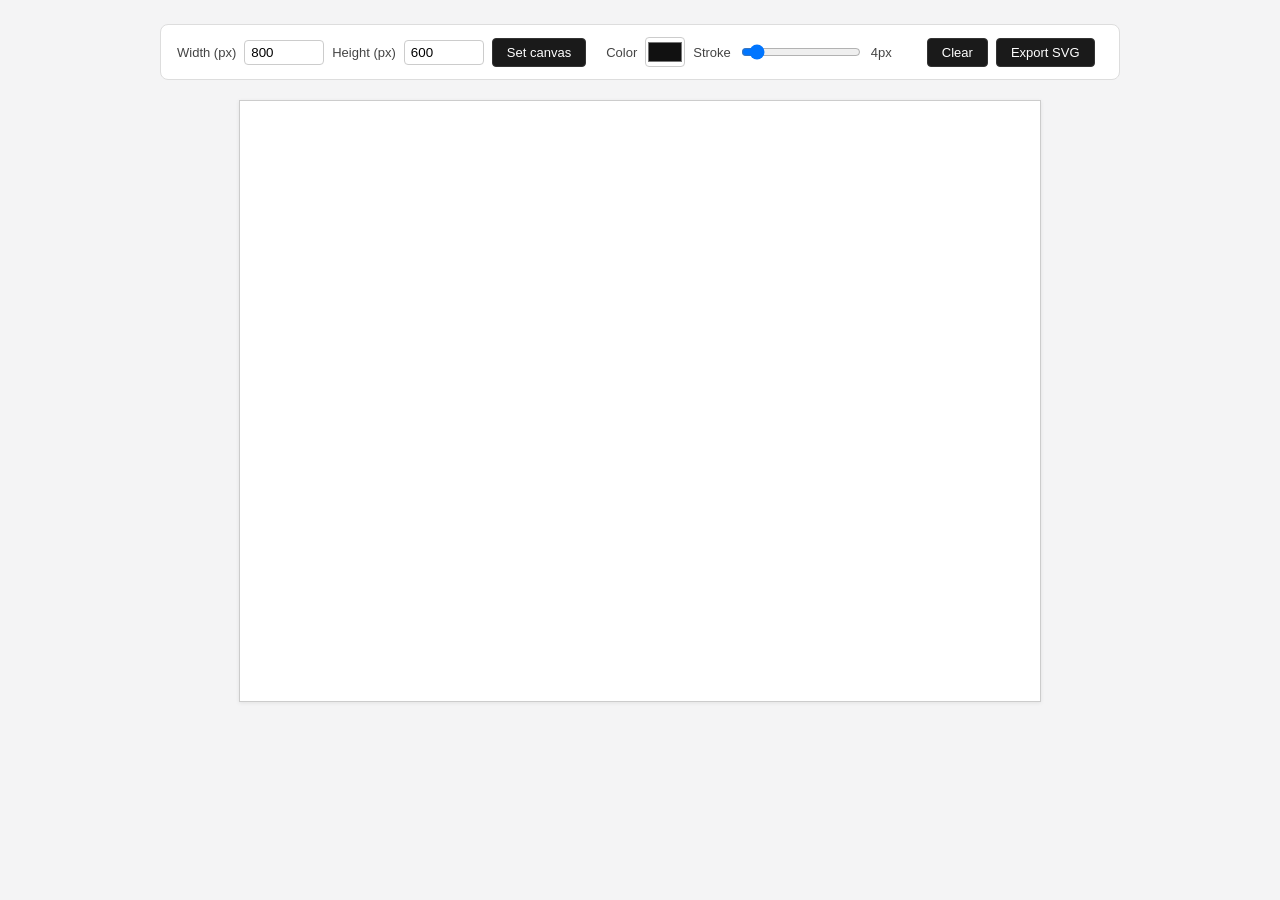
==== index.html @ e8456c2f "Add SVG drawing app: pixel-sized canvas, freehand color drawing, SVG export Strokes are drawn direct" ====
<!DOCTYPE html>
<html lang="en">
<head>
<meta charset="UTF-8">
<meta name="viewport" content="width=device-width, initial-scale=1.0">
<title>Draw SVG</title>
<link rel="stylesheet" href="style.css">
</head>
<body>
<div class="toolbar">
  <div class="group">
    <label for="width">Width (px)</label>
    <input type="number" id="width" min="50" max="4000" value="800">
    <label for="height">Height (px)</label>
    <input type="number" id="height" min="50" max="4000" value="600">
    <button id="resize">Set canvas</button>
  </div>
  <div class="group">
    <label for="color">Color</label>
    <input type="color" id="color" value="#111111">
    <label for="stroke">Stroke</label>
    <input type="range" id="stroke" min="1" max="40" value="4">
    <span id="strokeValue">4px</span>
  </div>
  <div class="group">
    <button id="clear">Clear</button>
    <button id="export">Export SVG</button>
  </div>
</div>

<div id="canvasWrap">
  <svg id="canvas" xmlns="http://www.w3.org/2000/svg" width="800" height="600" viewBox="0 0 800 600"></svg>
</div>

<script src="script.js"></script>
</body>
</html>
---- style.css ----
* {
  box-sizing: border-box;
}

body {
  margin: 0;
  font-family: -apple-system, BlinkMacSystemFont, "Segoe UI", Helvetica, Arial, sans-serif;
  background: #f4f4f5;
  color: #1a1a1a;
  display: flex;
  flex-direction: column;
  align-items: center;
  min-height: 100vh;
  padding: 24px 16px;
}

.toolbar {
  display: flex;
  flex-wrap: wrap;
  gap: 20px;
  align-items: center;
  background: #ffffff;
  border: 1px solid #ddd;
  border-radius: 8px;
  padding: 12px 16px;
  margin-bottom: 20px;
  max-width: 960px;
  width: 100%;
}

.group {
  display: flex;
  align-items: center;
  gap: 8px;
  flex-wrap: wrap;
}

label {
  font-size: 13px;
  color: #444;
}

input[type="number"] {
  width: 80px;
  padding: 4px 6px;
  border: 1px solid #ccc;
  border-radius: 4px;
}

input[type="color"] {
  width: 40px;
  height: 30px;
  border: 1px solid #ccc;
  border-radius: 4px;
  padding: 0;
  background: none;
}

input[type="range"] {
  width: 120px;
}

#strokeValue {
  font-size: 13px;
  color: #444;
  width: 36px;
}

button {
  padding: 6px 14px;
  border: 1px solid #333;
  border-radius: 4px;
  background: #1a1a1a;
  color: #fff;
  font-size: 13px;
  cursor: pointer;
}

button:hover {
  background: #333;
}

#canvasWrap {
  border: 1px solid #ccc;
  background: #fff;
  box-shadow: 0 1px 4px rgba(0, 0, 0, 0.08);
  max-width: 100%;
  overflow: auto;
}

#canvas {
  display: block;
  touch-action: none;
  cursor: crosshair;
}
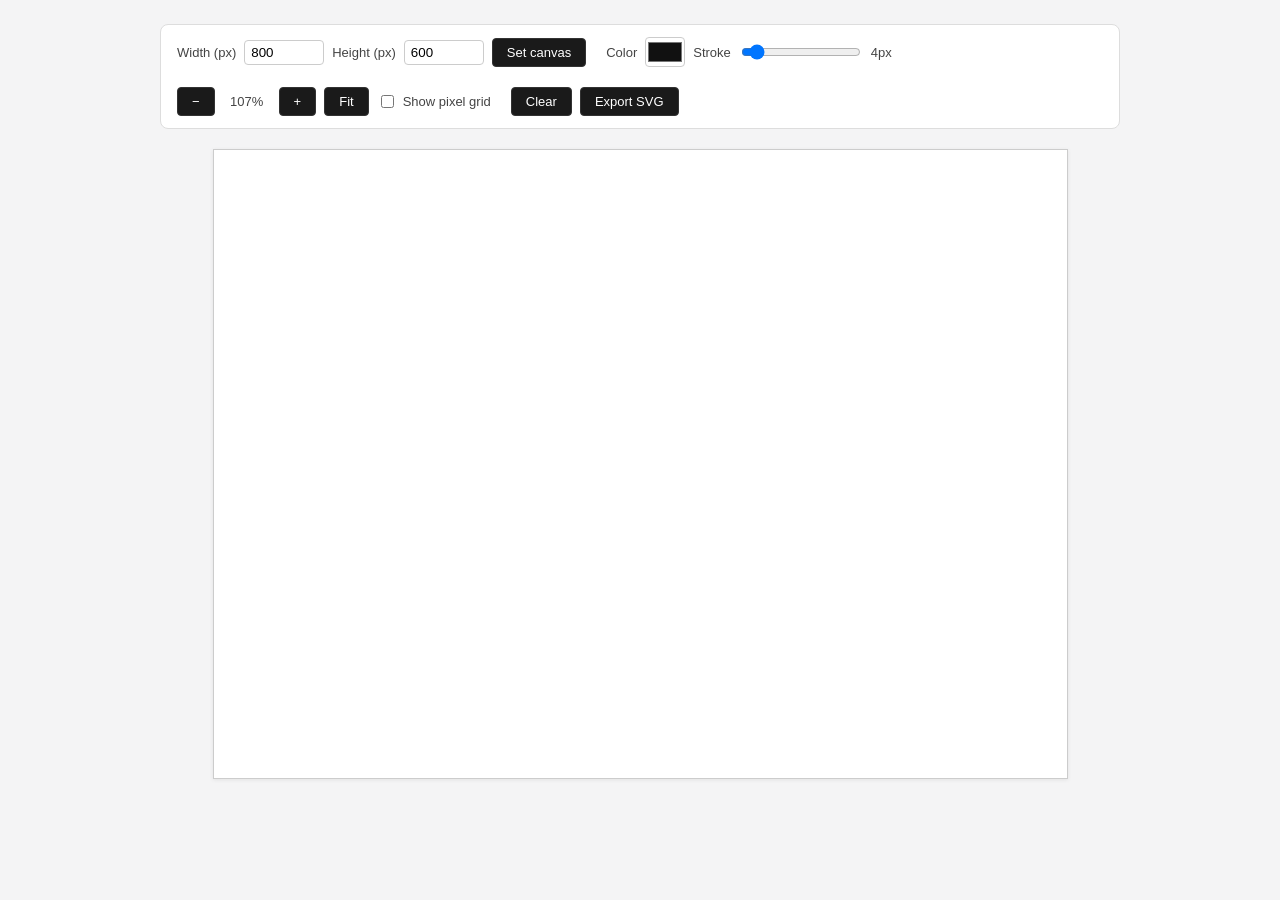
==== commit 993aca70: "Add zoom controls, auto-fit canvas sizing, and a toggleable pixel grid The canvas's true pixel size " ====
--- a/index.html
+++ b/index.html
@@ -23,13 +23,27 @@
     <span id="strokeValue">4px</span>
   </div>
   <div class="group">
+    <button id="zoomOut" aria-label="Zoom out">&minus;</button>
+    <span id="zoomValue">100%</span>
+    <button id="zoomIn" aria-label="Zoom in">+</button>
+    <button id="zoomFit">Fit</button>
+    <label class="checkbox"><input type="checkbox" id="gridToggle"> Show pixel grid</label>
+  </div>
+  <div class="group">
     <button id="clear">Clear</button>
     <button id="export">Export SVG</button>
   </div>
 </div>
 
 <div id="canvasWrap">
-  <svg id="canvas" xmlns="http://www.w3.org/2000/svg" width="800" height="600" viewBox="0 0 800 600"></svg>
+  <svg id="canvas" xmlns="http://www.w3.org/2000/svg" width="800" height="600" viewBox="0 0 800 600">
+    <defs>
+      <pattern id="pixelGrid" width="1" height="1" patternUnits="userSpaceOnUse">
+        <path d="M 1 0 L 0 0 0 1" fill="none" stroke="#3a3a3a" stroke-opacity="0.22" stroke-width="0.07"></path>
+      </pattern>
+    </defs>
+    <rect id="gridOverlay" x="0" y="0" width="100%" height="100%" fill="url(#pixelGrid)" pointer-events="none" style="display: none;"></rect>
+  </svg>
 </div>
 
 <script src="script.js"></script>
--- a/style.css
+++ b/style.css
@@ -66,6 +66,19 @@
   width: 36px;
 }
 
+#zoomValue {
+  font-size: 13px;
+  color: #444;
+  width: 48px;
+  text-align: center;
+}
+
+.checkbox {
+  display: flex;
+  align-items: center;
+  gap: 6px;
+}
+
 button {
   padding: 6px 14px;
   border: 1px solid #333;
@@ -84,8 +97,10 @@
   border: 1px solid #ccc;
   background: #fff;
   box-shadow: 0 1px 4px rgba(0, 0, 0, 0.08);
-  max-width: 100%;
+  max-width: min(1100px, 92vw);
+  max-height: 70vh;
   overflow: auto;
+  display: flex;
 }
 
 #canvas {
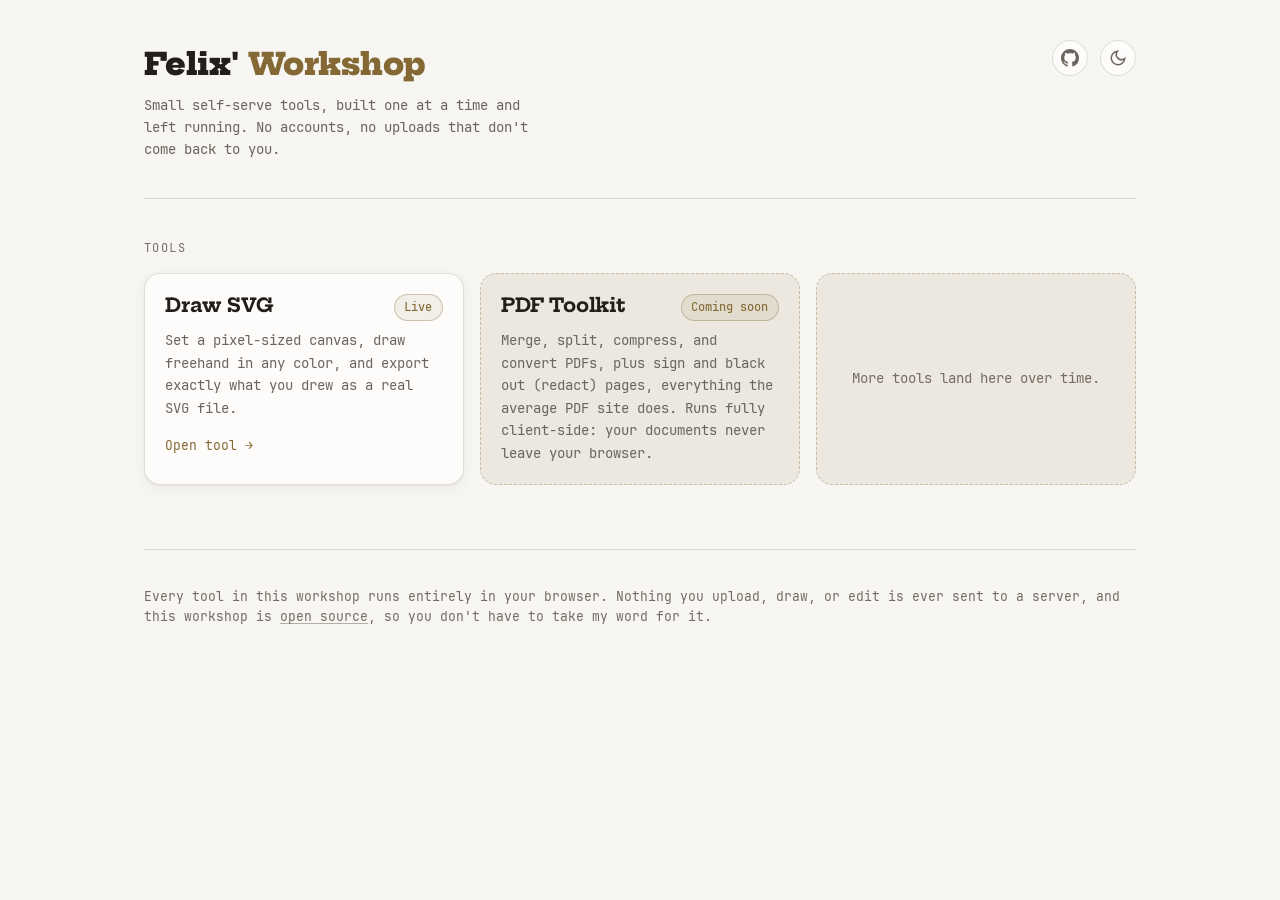
==== commit f66ce0e4: "Turn into Felix' Workshop: multi-tool hub with neo-retro design language Restructures the repo aroun" ====
--- a/index.html
+++ b/index.html
@@ -3,49 +3,122 @@
 <head>
 <meta charset="UTF-8">
 <meta name="viewport" content="width=device-width, initial-scale=1.0">
-<title>Draw SVG</title>
-<link rel="stylesheet" href="style.css">
+<title>Felix' Workshop</title>
+<meta name="description" content="Small self-serve tools, built one at a time. Everything runs in your browser — nothing you upload ever leaves it.">
+<link rel="icon" type="image/svg+xml" href="assets/favicon.svg">
+<script src="assets/theme.js"></script>
+<link rel="stylesheet" href="assets/tokens.css">
+<link rel="stylesheet" href="assets/base.css">
+<style>
+  .tools {
+    display: grid;
+    gap: 1rem;
+    grid-template-columns: repeat(auto-fit, minmax(260px, 1fr));
+  }
+  .tool-card {
+    text-decoration: none;
+    color: inherit;
+    display: block;
+    transition: box-shadow 0.2s var(--ease), transform 0.2s var(--ease);
+  }
+  a.tool-card:hover {
+    box-shadow: var(--shadow-2);
+    transform: translateY(-2px);
+  }
+  .tool-card .tool-head {
+    display: flex;
+    justify-content: space-between;
+    align-items: flex-start;
+    gap: 0.75rem;
+    margin-bottom: 0.5rem;
+  }
+  .tool-card h3 {
+    margin: 0;
+    font-size: 1.2rem;
+  }
+  .tool-card p {
+    margin: 0;
+    font-size: 0.88rem;
+    color: var(--muted);
+  }
+  .tool-card .open {
+    display: block;
+    margin-top: 1rem;
+    font-size: 0.82rem;
+    color: var(--accent);
+  }
+  .more-soon {
+    display: flex;
+    align-items: center;
+    justify-content: center;
+    text-align: center;
+    color: var(--faint);
+    font-size: 0.85rem;
+    min-height: 100%;
+  }
+</style>
 </head>
 <body>
-<div class="toolbar">
-  <div class="group">
-    <label for="width">Width (px)</label>
-    <input type="number" id="width" min="50" max="4000" value="800">
-    <label for="height">Height (px)</label>
-    <input type="number" id="height" min="50" max="4000" value="600">
-    <button id="resize">Set canvas</button>
-  </div>
-  <div class="group">
-    <label for="color">Color</label>
-    <input type="color" id="color" value="#111111">
-    <label for="stroke">Stroke</label>
-    <input type="range" id="stroke" min="1" max="40" value="4">
-    <span id="strokeValue">4px</span>
-  </div>
-  <div class="group">
-    <button id="zoomOut" aria-label="Zoom out">&minus;</button>
-    <span id="zoomValue">100%</span>
-    <button id="zoomIn" aria-label="Zoom in">+</button>
-    <button id="zoomFit">Fit</button>
-    <label class="checkbox"><input type="checkbox" id="gridToggle"> Show pixel grid</label>
-  </div>
-  <div class="group">
-    <button id="clear">Clear</button>
-    <button id="export">Export SVG</button>
-  </div>
+<div class="wrap">
+  <header>
+    <div>
+      <a class="wordmark" href="./">Felix' <span class="accent">Workshop</span></a>
+      <p class="tagline">Small self-serve tools, built one at a time and left running. No accounts, no uploads that don't come back to you.</p>
+    </div>
+    <div class="row" style="flex-shrink: 0">
+      <a
+        class="icon-btn"
+        href="https://github.com/felixubl/workshop"
+        target="_blank"
+        rel="noopener"
+        aria-label="GitHub"
+        title="View source on GitHub"
+      >
+        <svg viewBox="0 0 16 16" fill="currentColor" aria-hidden="true">
+          <path fill-rule="evenodd" d="M8 0C3.58 0 0 3.58 0 8c0 3.54 2.29 6.53 5.47 7.59.4.07.55-.17.55-.38 0-.19-.01-.82-.01-1.49-2.01.37-2.53-.49-2.69-.94-.09-.23-.48-.94-.82-1.13-.28-.15-.68-.52-.01-.53.63-.01 1.08.58 1.23.82.72 1.21 1.87.87 2.33.66.07-.52.28-.87.51-1.07-1.78-.2-3.64-.89-3.64-3.95 0-.87.31-1.59.82-2.15-.08-.2-.36-1.02.08-2.12 0 0 .67-.21 2.2.82.64-.18 1.32-.27 2-.27.68 0 1.36.09 2 .27 1.53-1.04 2.2-.82 2.2-.82.44 1.1.16 1.92.08 2.12.51.56.82 1.27.82 2.15 0 3.07-1.87 3.75-3.65 3.95.29.25.54.73.54 1.48 0 1.07-.01 1.93-.01 2.2 0 .21.15.46.55.38A8.013 8.013 0 0 0 16 8c0-4.42-3.58-8-8-8Z"/>
+        </svg>
+      </a>
+      <button class="icon-btn" type="button" data-theme-toggle aria-label="Toggle theme" title="Toggle theme">
+        <svg class="theme-moon" viewBox="0 0 24 24" fill="none" stroke="currentColor" stroke-width="2" aria-hidden="true">
+          <path d="M21 12.8A9 9 0 1 1 11.2 3a7 7 0 0 0 9.8 9.8Z"/>
+        </svg>
+        <svg class="theme-sun" viewBox="0 0 24 24" fill="none" stroke="currentColor" stroke-width="2" aria-hidden="true">
+          <circle cx="12" cy="12" r="4"/>
+          <path d="M12 2v2M12 20v2M2 12h2M20 12h2M5 5l1.5 1.5M17.5 17.5 19 19M19 5l-1.5 1.5M6.5 17.5 5 19"/>
+        </svg>
+      </button>
+    </div>
+  </header>
+
+  <section>
+    <p class="section-label">Tools</p>
+    <div class="tools">
+      <a class="card tool-card" href="draw-svg/">
+        <div class="tool-head">
+          <h3 class="font-slab">Draw SVG</h3>
+          <span class="badge">Live</span>
+        </div>
+        <p>Set a pixel-sized canvas, draw freehand in any color, and export exactly what you drew as a real SVG file.</p>
+        <span class="open">Open tool &rarr;</span>
+      </a>
+
+      <div class="card prompt tool-card">
+        <div class="tool-head">
+          <h3 class="font-slab">PDF Toolkit</h3>
+          <span class="badge">Coming soon</span>
+        </div>
+        <p>Merge, split, compress, and convert PDFs, plus sign and black out (redact) pages, everything the average PDF site does. Runs fully client-side: your documents never leave your browser.</p>
+      </div>
+
+      <div class="card prompt more-soon">
+        <p>More tools land here over time.</p>
+      </div>
+    </div>
+  </section>
+
+  <footer>
+    <p>Every tool in this workshop runs entirely in your browser. Nothing you upload, draw, or edit is ever sent to a server, and this workshop is <a href="https://github.com/felixubl/workshop" target="_blank" rel="noopener">open source</a>, so you don't have to take my word for it.</p>
+  </footer>
 </div>
-
-<div id="canvasWrap">
-  <svg id="canvas" xmlns="http://www.w3.org/2000/svg" width="800" height="600" viewBox="0 0 800 600">
-    <defs>
-      <pattern id="pixelGrid" width="1" height="1" patternUnits="userSpaceOnUse">
-        <path d="M 1 0 L 0 0 0 1" fill="none" stroke="#3a3a3a" stroke-opacity="0.22" stroke-width="0.07"></path>
-      </pattern>
-    </defs>
-    <rect id="gridOverlay" x="0" y="0" width="100%" height="100%" fill="url(#pixelGrid)" pointer-events="none" style="display: none;"></rect>
-  </svg>
-</div>
-
-<script src="script.js"></script>
 </body>
 </html>
--- a/assets/tokens.css
+++ b/assets/tokens.css
@@ -0,0 +1,50 @@
+/* Vendored from felixubl/neo-retro (dist/tokens.css) — the workshop's shared
+   design tokens. To pick up a rebrand (new accent/neutral hue), re-copy this
+   file from that repo after running its `npm run build`. Do not edit by hand. */
+
+:root {
+  --bg: #f7f6f2;
+  --surface: #fdfcfb;
+  --surface2: #f1eeea;
+  --ink: #221e1a;
+  --muted: #6b665d;
+  --faint: #746c63;
+  --faint-soft: #b4aea6;
+  --line: rgba(52, 43, 34, 0.14);
+  --line-soft: rgba(52, 43, 34, 0.07);
+  --accent: #846934;
+  --accent-soft: rgba(134, 105, 52, 0.09);
+  --accent-line: rgba(134, 105, 52, 0.34);
+  --on-accent: #f9fdf8;
+  --good: #3e8e57;
+  --bad: #c2543f;
+  --err: #b3402a;
+  --shadow-1: 0 1px 2px rgba(44, 26, 32, 0.05), 0 4px 16px rgba(44, 26, 32, 0.05);
+  --shadow-2: 0 2px 6px rgba(44, 26, 32, 0.08), 0 16px 48px rgba(44, 26, 32, 0.1);
+  --glass: rgba(247, 246, 242, 0.72);
+  --mono: 'JetBrains Mono', ui-monospace, 'SF Mono', Menlo, Consolas, monospace;
+  --slab: 'Hepta Slab', 'Iowan Old Style', Georgia, serif;
+  --ease: cubic-bezier(0.22, 0.9, 0.26, 1);
+}
+
+[data-theme='dark'] {
+  --bg: #161311;
+  --surface: #1e1b17;
+  --surface2: #27221e;
+  --ink: #eae6e0;
+  --muted: #9b948b;
+  --faint: #938a83;
+  --faint-soft: #6e675f;
+  --line: rgba(234, 230, 224, 0.14);
+  --line-soft: rgba(234, 230, 224, 0.06);
+  --accent: #dbbe83;
+  --accent-soft: rgba(219, 190, 131, 0.11);
+  --accent-line: rgba(219, 190, 131, 0.36);
+  --on-accent: #1c2117;
+  --good: #63b07e;
+  --bad: #cf6a55;
+  --err: #d97a63;
+  --shadow-1: 0 1px 2px rgba(0, 0, 0, 0.28), 0 4px 16px rgba(0, 0, 0, 0.22);
+  --shadow-2: 0 2px 6px rgba(0, 0, 0, 0.35), 0 18px 56px rgba(0, 0, 0, 0.4);
+  --glass: rgba(22, 19, 17, 0.72);
+}
--- a/assets/base.css
+++ b/assets/base.css
@@ -0,0 +1,315 @@
+/* neo-retro base layer, vendored/adapted from felixubl/neo-retro for plain-CSS
+   (non-Tailwind) use: self-hosted fonts, the mono body / slab display voice,
+   and the small set of shared components every workshop page reuses. */
+
+@font-face {
+  font-family: 'JetBrains Mono';
+  src: url('fonts/JetBrainsMono-Regular.woff2') format('woff2');
+  font-weight: 400;
+  font-style: normal;
+  font-display: swap;
+}
+@font-face {
+  font-family: 'JetBrains Mono';
+  src: url('fonts/JetBrainsMono-Medium.woff2') format('woff2');
+  font-weight: 500;
+  font-style: normal;
+  font-display: swap;
+}
+@font-face {
+  font-family: 'JetBrains Mono';
+  src: url('fonts/JetBrainsMono-Bold.woff2') format('woff2');
+  font-weight: 700;
+  font-style: normal;
+  font-display: swap;
+}
+@font-face {
+  font-family: 'Hepta Slab';
+  src: url('fonts/HeptaSlab.ttf') format('truetype-variations');
+  font-weight: 100 900;
+  font-style: normal;
+  font-display: swap;
+}
+
+* {
+  box-sizing: border-box;
+}
+
+html {
+  scrollbar-width: thin;
+  scrollbar-color: var(--accent-line) transparent;
+}
+
+body {
+  margin: 0;
+  background: var(--bg);
+  color: var(--ink);
+  font-family: var(--mono);
+  line-height: 1.6;
+  -webkit-font-smoothing: antialiased;
+  text-rendering: optimizeLegibility;
+  transition: background 0.3s var(--ease), color 0.3s var(--ease);
+}
+
+h1, h2, h3 {
+  font-family: var(--slab);
+  letter-spacing: -0.01em;
+  line-height: 1.15;
+}
+
+a {
+  color: var(--accent);
+  text-underline-offset: 2px;
+}
+
+:focus-visible {
+  outline: 2px solid var(--accent);
+  outline-offset: 2px;
+  border-radius: 2px;
+}
+
+::selection {
+  background: var(--accent-soft);
+}
+
+.font-slab {
+  font-family: var(--slab);
+  letter-spacing: -0.01em;
+}
+
+/* Layout shell shared by every page */
+.wrap {
+  max-width: 1040px;
+  margin: 0 auto;
+  padding: 2.5rem 1.5rem 6rem;
+}
+
+/* Header / wordmark */
+header {
+  display: flex;
+  align-items: flex-start;
+  justify-content: space-between;
+  gap: 1rem;
+  border-bottom: 1px solid var(--line);
+  padding-bottom: 1.5rem;
+  margin-bottom: 2.5rem;
+}
+.wordmark {
+  font-family: var(--slab);
+  font-weight: 800;
+  font-size: 1.9rem;
+  text-decoration: none;
+  color: var(--ink);
+  display: inline-block;
+}
+.wordmark .accent {
+  color: var(--accent);
+}
+.tagline {
+  color: var(--muted);
+  font-size: 0.85rem;
+  margin-top: 0.4rem;
+  max-width: 48ch;
+}
+.back-link {
+  display: inline-flex;
+  align-items: center;
+  gap: 0.4rem;
+  color: var(--muted);
+  font-size: 0.85rem;
+  text-decoration: none;
+}
+.back-link:hover {
+  color: var(--ink);
+}
+
+/* Round icon buttons (GitHub link, theme toggle, ...) */
+.icon-btn {
+  flex-shrink: 0;
+  display: inline-flex;
+  align-items: center;
+  justify-content: center;
+  width: 2.25rem;
+  height: 2.25rem;
+  background: var(--surface);
+  color: var(--muted);
+  border: 1px solid var(--line);
+  border-radius: 9999px;
+  cursor: pointer;
+  text-decoration: none;
+  transition: background 0.2s var(--ease), color 0.2s var(--ease);
+}
+.icon-btn:hover {
+  background: var(--surface2);
+  color: var(--ink);
+}
+.icon-btn svg {
+  width: 18px;
+  height: 18px;
+}
+.icon-btn .theme-sun {
+  display: none;
+}
+[data-theme='dark'] .icon-btn .theme-moon {
+  display: none;
+}
+[data-theme='dark'] .icon-btn .theme-sun {
+  display: inline;
+}
+
+.row {
+  display: flex;
+  flex-wrap: wrap;
+  gap: 0.75rem;
+  align-items: center;
+}
+
+/* Section labels + lead lines, used to introduce a block of content */
+.section-label {
+  font-size: 0.72rem;
+  text-transform: uppercase;
+  letter-spacing: 0.12em;
+  color: var(--faint);
+  margin: 0 0 1rem;
+}
+.lead {
+  font-family: var(--slab);
+  font-weight: 700;
+  font-size: clamp(1.4rem, 3.4vw, 1.9rem);
+  margin: 0 0 0.75rem;
+}
+.muted {
+  color: var(--muted);
+}
+
+/* Buttons */
+.btn-primary {
+  background: var(--accent);
+  color: var(--on-accent);
+  border: none;
+  border-radius: 9999px;
+  padding: 0.625rem 1.25rem;
+  font: inherit;
+  font-weight: 500;
+  cursor: pointer;
+  text-decoration: none;
+  display: inline-block;
+  transition: opacity 0.2s var(--ease);
+}
+.btn-primary:hover {
+  opacity: 0.9;
+}
+.btn-ghost {
+  background: transparent;
+  color: var(--muted);
+  border: 1px solid var(--line);
+  border-radius: 9999px;
+  padding: 0.625rem 1.25rem;
+  font: inherit;
+  cursor: pointer;
+  text-decoration: none;
+  display: inline-block;
+  transition: background 0.2s var(--ease), color 0.2s var(--ease);
+}
+.btn-ghost:hover {
+  background: var(--surface2);
+  color: var(--ink);
+}
+button[disabled] {
+  opacity: 0.6;
+  cursor: not-allowed;
+}
+
+/* Tags / badges */
+.tag {
+  display: inline-block;
+  border-radius: 9999px;
+  background: var(--surface2);
+  color: var(--muted);
+  font-size: 0.72rem;
+  padding: 0.2rem 0.6rem;
+}
+.badge {
+  display: inline-block;
+  border-radius: 9999px;
+  background: var(--accent-soft);
+  color: var(--accent);
+  border: 1px solid var(--accent-line);
+  font-size: 0.72rem;
+  font-weight: 500;
+  padding: 0.2rem 0.6rem;
+}
+
+/* Cards + the dashed "not built yet" variant */
+.card {
+  background: var(--surface);
+  border: 1px solid var(--line);
+  border-radius: 16px;
+  padding: 1.25rem;
+  box-shadow: var(--shadow-1);
+}
+.card.pop {
+  box-shadow: var(--shadow-2);
+}
+.card.prompt {
+  border: 1px dashed var(--accent-line);
+  background: var(--accent-soft);
+  box-shadow: none;
+}
+
+/* Inputs shared across tools */
+.field {
+  background: var(--surface);
+  border: 1px solid var(--line);
+  border-radius: 12px;
+  padding: 0.55rem 0.8rem;
+  font: inherit;
+  color: var(--ink);
+}
+.field::placeholder {
+  color: var(--faint);
+}
+
+input[type='range'] {
+  appearance: none;
+  -webkit-appearance: none;
+  height: 4px;
+  border-radius: 9999px;
+  background: var(--line);
+  outline: none;
+}
+input[type='range']::-webkit-slider-thumb {
+  appearance: none;
+  -webkit-appearance: none;
+  width: 16px;
+  height: 16px;
+  border-radius: 50%;
+  background: var(--accent);
+  cursor: pointer;
+  border: 2px solid var(--surface);
+  box-shadow: var(--shadow-1);
+}
+input[type='range']::-moz-range-thumb {
+  width: 16px;
+  height: 16px;
+  border-radius: 50%;
+  background: var(--accent);
+  cursor: pointer;
+  border: 2px solid var(--surface);
+  box-shadow: var(--shadow-1);
+}
+
+footer {
+  margin-top: 4rem;
+  padding-top: 1.5rem;
+  border-top: 1px solid var(--line);
+  color: var(--faint);
+  font-size: 0.8rem;
+}
+footer a {
+  color: inherit;
+  text-decoration-color: var(--faint-soft);
+}
+footer a:hover {
+  color: var(--ink);
+}
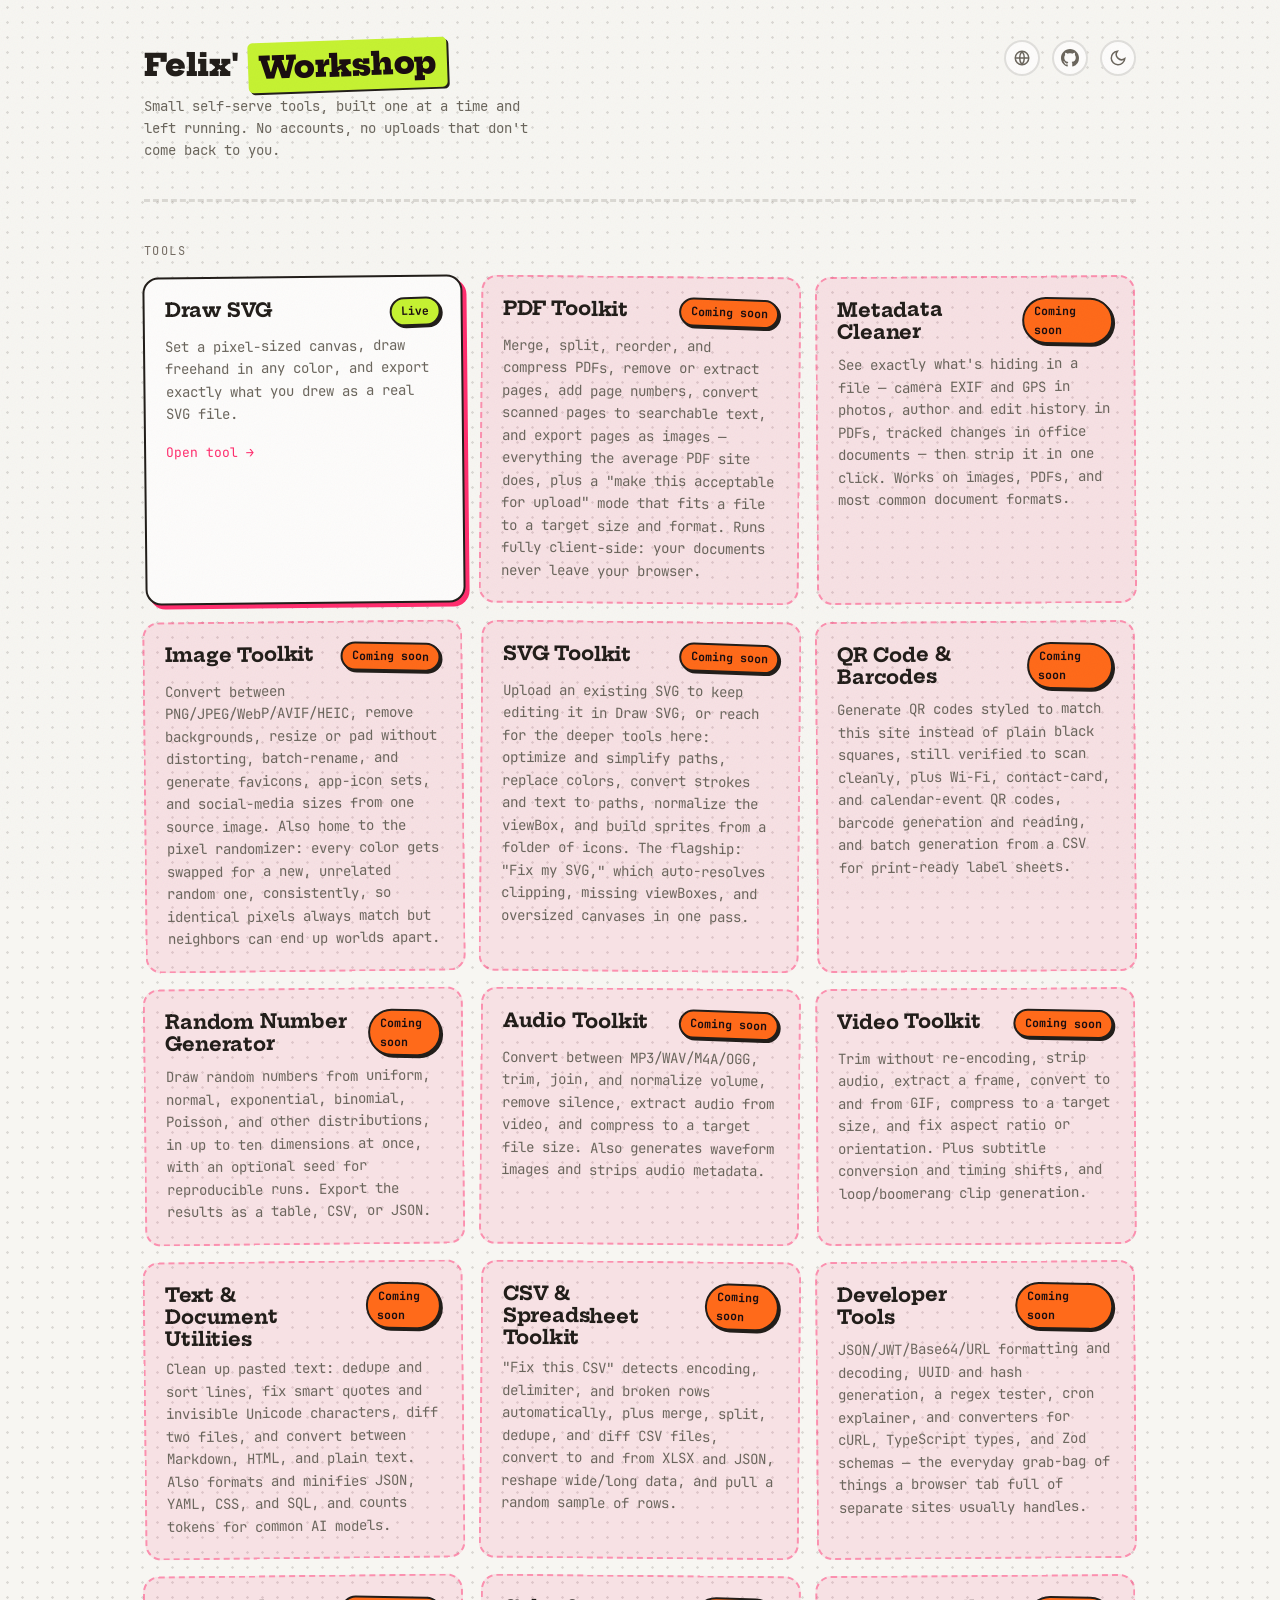
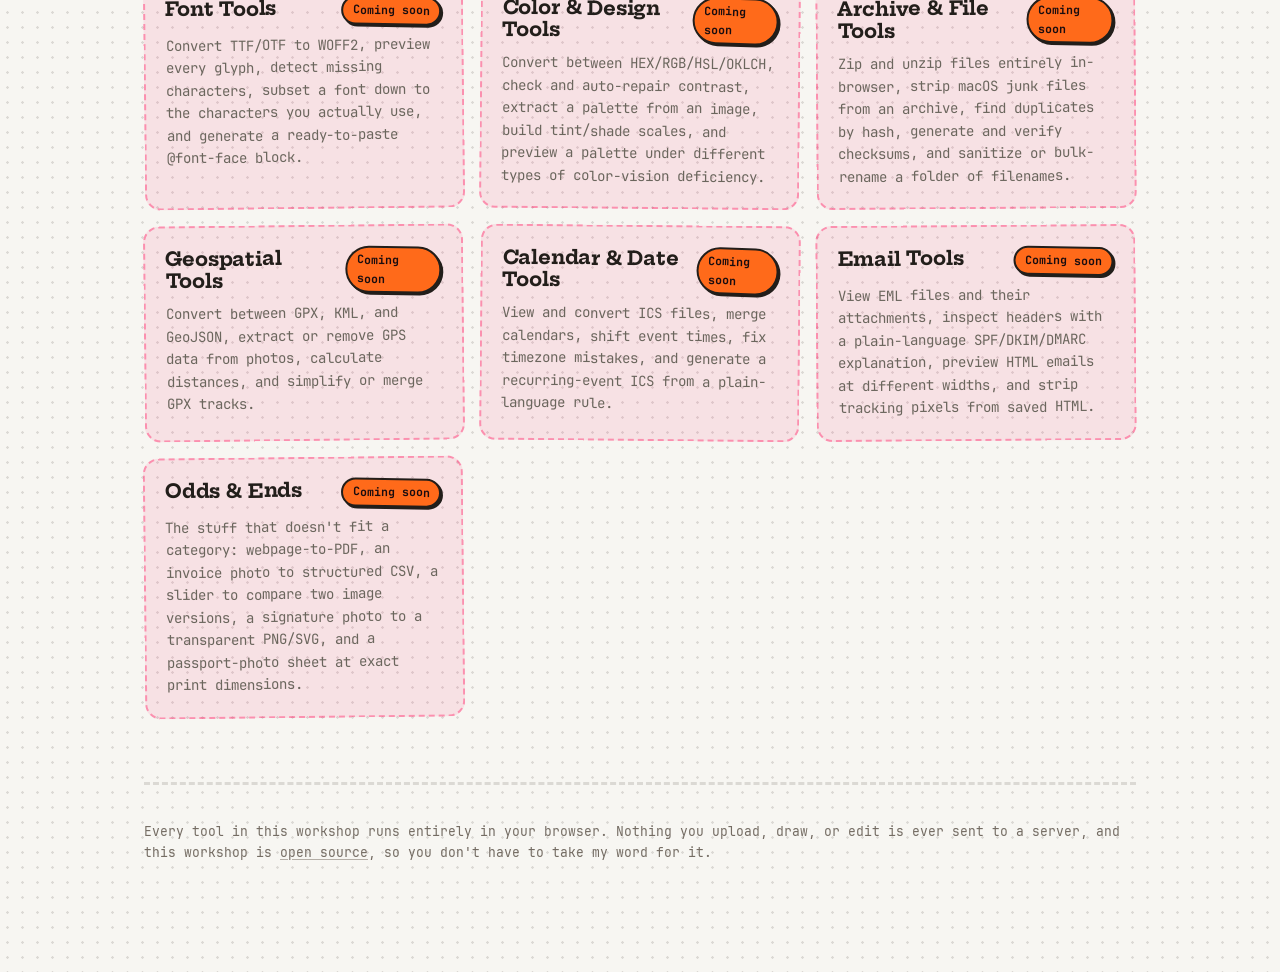
==== commit a603e0a3: "Expand homepage catalog, fix pixel-grid rendering, add louder theme layer - Add a punchier workshop-" ====
--- a/index.html
+++ b/index.html
@@ -9,6 +9,7 @@
 <script src="assets/theme.js"></script>
 <link rel="stylesheet" href="assets/tokens.css">
 <link rel="stylesheet" href="assets/base.css">
+<link rel="stylesheet" href="assets/workshop-theme.css">
 <style>
   .tools {
     display: grid;
@@ -22,8 +23,8 @@
     transition: box-shadow 0.2s var(--ease), transform 0.2s var(--ease);
   }
   a.tool-card:hover {
-    box-shadow: var(--shadow-2);
-    transform: translateY(-2px);
+    box-shadow: 6px 6px 0 var(--accent);
+    transform: translate(-2px, -4px) rotate(0deg);
   }
   .tool-card .tool-head {
     display: flex;
@@ -46,15 +47,6 @@
     margin-top: 1rem;
     font-size: 0.82rem;
     color: var(--accent);
-  }
-  .more-soon {
-    display: flex;
-    align-items: center;
-    justify-content: center;
-    text-align: center;
-    color: var(--faint);
-    font-size: 0.85rem;
-    min-height: 100%;
   }
 </style>
 </head>
@@ -68,6 +60,19 @@
     <div class="row" style="flex-shrink: 0">
       <a
         class="icon-btn"
+        href="https://fubl.org"
+        target="_blank"
+        rel="noopener"
+        aria-label="Felix' personal site"
+        title="fubl.org"
+      >
+        <svg viewBox="0 0 24 24" fill="none" stroke="currentColor" stroke-width="2" aria-hidden="true">
+          <circle cx="12" cy="12" r="9"/>
+          <path d="M3 12h18M12 3a14.5 14.5 0 0 1 0 18M12 3a14.5 14.5 0 0 0 0 18"/>
+        </svg>
+      </a>
+      <a
+        class="icon-btn"
         href="https://github.com/felixubl/workshop"
         target="_blank"
         rel="noopener"
@@ -96,7 +101,7 @@
       <a class="card tool-card" href="draw-svg/">
         <div class="tool-head">
           <h3 class="font-slab">Draw SVG</h3>
-          <span class="badge">Live</span>
+          <span class="badge badge-live">Live</span>
         </div>
         <p>Set a pixel-sized canvas, draw freehand in any color, and export exactly what you drew as a real SVG file.</p>
         <span class="open">Open tool &rarr;</span>
@@ -105,13 +110,145 @@
       <div class="card prompt tool-card">
         <div class="tool-head">
           <h3 class="font-slab">PDF Toolkit</h3>
-          <span class="badge">Coming soon</span>
-        </div>
-        <p>Merge, split, compress, and convert PDFs, plus sign and black out (redact) pages, everything the average PDF site does. Runs fully client-side: your documents never leave your browser.</p>
-      </div>
-
-      <div class="card prompt more-soon">
-        <p>More tools land here over time.</p>
+          <span class="badge badge-soon">Coming soon</span>
+        </div>
+        <p>Merge, split, reorder, and compress PDFs, remove or extract pages, add page numbers, convert scanned pages to searchable text, and export pages as images &mdash; everything the average PDF site does, plus a "make this acceptable for upload" mode that fits a file to a target size and format. Runs fully client-side: your documents never leave your browser.</p>
+      </div>
+
+      <div class="card prompt tool-card">
+        <div class="tool-head">
+          <h3 class="font-slab">Metadata Cleaner</h3>
+          <span class="badge badge-soon">Coming soon</span>
+        </div>
+        <p>See exactly what's hiding in a file &mdash; camera EXIF and GPS in photos, author and edit history in PDFs, tracked changes in office documents &mdash; then strip it in one click. Works on images, PDFs, and most common document formats.</p>
+      </div>
+
+      <div class="card prompt tool-card">
+        <div class="tool-head">
+          <h3 class="font-slab">Image Toolkit</h3>
+          <span class="badge badge-soon">Coming soon</span>
+        </div>
+        <p>Convert between PNG/JPEG/WebP/AVIF/HEIC, remove backgrounds, resize or pad without distorting, batch-rename, and generate favicons, app-icon sets, and social-media sizes from one source image. Also home to the pixel randomizer: every color gets swapped for a new, unrelated random one, consistently, so identical pixels always match but neighbors can end up worlds apart.</p>
+      </div>
+
+      <div class="card prompt tool-card">
+        <div class="tool-head">
+          <h3 class="font-slab">SVG Toolkit</h3>
+          <span class="badge badge-soon">Coming soon</span>
+        </div>
+        <p>Upload an existing SVG to keep editing it in Draw SVG, or reach for the deeper tools here: optimize and simplify paths, replace colors, convert strokes and text to paths, normalize the viewBox, and build sprites from a folder of icons. The flagship: "Fix my SVG," which auto-resolves clipping, missing viewBoxes, and oversized canvases in one pass.</p>
+      </div>
+
+      <div class="card prompt tool-card">
+        <div class="tool-head">
+          <h3 class="font-slab">QR Code &amp; Barcodes</h3>
+          <span class="badge badge-soon">Coming soon</span>
+        </div>
+        <p>Generate QR codes styled to match this site instead of plain black squares, still verified to scan cleanly, plus Wi-Fi, contact-card, and calendar-event QR codes, barcode generation and reading, and batch generation from a CSV for print-ready label sheets.</p>
+      </div>
+
+      <div class="card prompt tool-card">
+        <div class="tool-head">
+          <h3 class="font-slab">Random Number Generator</h3>
+          <span class="badge badge-soon">Coming soon</span>
+        </div>
+        <p>Draw random numbers from uniform, normal, exponential, binomial, Poisson, and other distributions, in up to ten dimensions at once, with an optional seed for reproducible runs. Export the results as a table, CSV, or JSON.</p>
+      </div>
+
+      <div class="card prompt tool-card">
+        <div class="tool-head">
+          <h3 class="font-slab">Audio Toolkit</h3>
+          <span class="badge badge-soon">Coming soon</span>
+        </div>
+        <p>Convert between MP3/WAV/M4A/OGG, trim, join, and normalize volume, remove silence, extract audio from video, and compress to a target file size. Also generates waveform images and strips audio metadata.</p>
+      </div>
+
+      <div class="card prompt tool-card">
+        <div class="tool-head">
+          <h3 class="font-slab">Video Toolkit</h3>
+          <span class="badge badge-soon">Coming soon</span>
+        </div>
+        <p>Trim without re-encoding, strip audio, extract a frame, convert to and from GIF, compress to a target size, and fix aspect ratio or orientation. Plus subtitle conversion and timing shifts, and loop/boomerang clip generation.</p>
+      </div>
+
+      <div class="card prompt tool-card">
+        <div class="tool-head">
+          <h3 class="font-slab">Text &amp; Document Utilities</h3>
+          <span class="badge badge-soon">Coming soon</span>
+        </div>
+        <p>Clean up pasted text: dedupe and sort lines, fix smart quotes and invisible Unicode characters, diff two files, and convert between Markdown, HTML, and plain text. Also formats and minifies JSON, YAML, CSS, and SQL, and counts tokens for common AI models.</p>
+      </div>
+
+      <div class="card prompt tool-card">
+        <div class="tool-head">
+          <h3 class="font-slab">CSV &amp; Spreadsheet Toolkit</h3>
+          <span class="badge badge-soon">Coming soon</span>
+        </div>
+        <p>"Fix this CSV" detects encoding, delimiter, and broken rows automatically, plus merge, split, dedupe, and diff CSV files, convert to and from XLSX and JSON, reshape wide/long data, and pull a random sample of rows.</p>
+      </div>
+
+      <div class="card prompt tool-card">
+        <div class="tool-head">
+          <h3 class="font-slab">Developer Tools</h3>
+          <span class="badge badge-soon">Coming soon</span>
+        </div>
+        <p>JSON/JWT/Base64/URL formatting and decoding, UUID and hash generation, a regex tester, cron explainer, and converters for cURL, TypeScript types, and Zod schemas &mdash; the everyday grab-bag of things a browser tab full of separate sites usually handles.</p>
+      </div>
+
+      <div class="card prompt tool-card">
+        <div class="tool-head">
+          <h3 class="font-slab">Font Tools</h3>
+          <span class="badge badge-soon">Coming soon</span>
+        </div>
+        <p>Convert TTF/OTF to WOFF2, preview every glyph, detect missing characters, subset a font down to the characters you actually use, and generate a ready-to-paste @font-face block.</p>
+      </div>
+
+      <div class="card prompt tool-card">
+        <div class="tool-head">
+          <h3 class="font-slab">Color &amp; Design Tools</h3>
+          <span class="badge badge-soon">Coming soon</span>
+        </div>
+        <p>Convert between HEX/RGB/HSL/OKLCH, check and auto-repair contrast, extract a palette from an image, build tint/shade scales, and preview a palette under different types of color-vision deficiency.</p>
+      </div>
+
+      <div class="card prompt tool-card">
+        <div class="tool-head">
+          <h3 class="font-slab">Archive &amp; File Tools</h3>
+          <span class="badge badge-soon">Coming soon</span>
+        </div>
+        <p>Zip and unzip files entirely in-browser, strip macOS junk files from an archive, find duplicates by hash, generate and verify checksums, and sanitize or bulk-rename a folder of filenames.</p>
+      </div>
+
+      <div class="card prompt tool-card">
+        <div class="tool-head">
+          <h3 class="font-slab">Geospatial Tools</h3>
+          <span class="badge badge-soon">Coming soon</span>
+        </div>
+        <p>Convert between GPX, KML, and GeoJSON, extract or remove GPS data from photos, calculate distances, and simplify or merge GPX tracks.</p>
+      </div>
+
+      <div class="card prompt tool-card">
+        <div class="tool-head">
+          <h3 class="font-slab">Calendar &amp; Date Tools</h3>
+          <span class="badge badge-soon">Coming soon</span>
+        </div>
+        <p>View and convert ICS files, merge calendars, shift event times, fix timezone mistakes, and generate a recurring-event ICS from a plain-language rule.</p>
+      </div>
+
+      <div class="card prompt tool-card">
+        <div class="tool-head">
+          <h3 class="font-slab">Email Tools</h3>
+          <span class="badge badge-soon">Coming soon</span>
+        </div>
+        <p>View EML files and their attachments, inspect headers with a plain-language SPF/DKIM/DMARC explanation, preview HTML emails at different widths, and strip tracking pixels from saved HTML.</p>
+      </div>
+
+      <div class="card prompt tool-card">
+        <div class="tool-head">
+          <h3 class="font-slab">Odds &amp; Ends</h3>
+          <span class="badge badge-soon">Coming soon</span>
+        </div>
+        <p>The stuff that doesn't fit a category: webpage-to-PDF, an invoice photo to structured CSV, a slider to compare two image versions, a signature photo to a transparent PNG/SVG, and a passport-photo sheet at exact print dimensions.</p>
       </div>
     </div>
   </section>
--- a/assets/base.css
+++ b/assets/base.css
@@ -299,6 +299,38 @@
   box-shadow: var(--shadow-1);
 }
 
+/* Drag-and-drop file target, shared by every tool that accepts an upload */
+.dropzone {
+  display: block;
+  border: 1px dashed var(--accent-line);
+  border-radius: 16px;
+  background: var(--accent-soft);
+  padding: 2rem 1.25rem;
+  text-align: center;
+  color: var(--muted);
+  font-size: 0.88rem;
+  cursor: pointer;
+  transition: background 0.2s var(--ease), border-color 0.2s var(--ease), color 0.2s var(--ease);
+}
+.dropzone:hover,
+.dropzone.drag-over {
+  background: var(--surface2);
+  border-color: var(--accent);
+  color: var(--ink);
+}
+.dropzone strong {
+  color: inherit;
+}
+.dropzone input[type='file'] {
+  display: none;
+}
+.dropzone .dz-filename {
+  display: block;
+  margin-top: 0.5rem;
+  font-size: 0.8rem;
+  color: var(--accent);
+}
+
 footer {
   margin-top: 4rem;
   padding-top: 1.5rem;
--- a/assets/workshop-theme.css
+++ b/assets/workshop-theme.css
@@ -0,0 +1,152 @@
+/* Workshop-specific deviation from the vendored neo-retro tokens: louder,
+   multi-color accents and a rougher, screen-printed texture (grain overlay,
+   halftone dot grid, hard offset shadows, slight sticker tilt on cards).
+   Deliberately layered on top of tokens.css/base.css rather than edited into
+   them, so the vendored neo-retro files stay untouched and re-copyable. */
+
+:root {
+  --w-pink: #ff2e6e;
+  --w-lime: #c6f232;
+  --w-teal: #00b8ac;
+  --w-orange: #ff6a1a;
+  --w-purple: #8b5cf6;
+  --w-chip-ink: #1a0d10;
+
+  --accent: var(--w-pink);
+  --accent-soft: rgba(255, 46, 110, 0.1);
+  --accent-line: rgba(255, 46, 110, 0.45);
+  --on-accent: var(--w-chip-ink);
+}
+
+[data-theme='dark'] {
+  --w-pink: #ff5c8a;
+  --w-lime: #d8ff5c;
+  --w-teal: #35e0d3;
+  --w-orange: #ff9152;
+  --w-purple: #b18aff;
+
+  --accent: var(--w-pink);
+  --accent-soft: rgba(255, 92, 138, 0.12);
+  --accent-line: rgba(255, 92, 138, 0.5);
+  --on-accent: var(--w-chip-ink);
+}
+
+/* Faint halftone dot grid behind everything, plus a fixed film-grain overlay
+   for a photocopied/screen-printed feel. Both stay subtle so body text keeps
+   full contrast. */
+body {
+  background-color: var(--bg);
+  background-image: radial-gradient(var(--line) 1px, transparent 1.5px);
+  background-size: 15px 15px;
+  position: relative;
+}
+body::before {
+  content: '';
+  position: fixed;
+  inset: 0;
+  z-index: 9999;
+  pointer-events: none;
+  opacity: 0.05;
+  mix-blend-mode: multiply;
+  background-image: url("data:image/svg+xml,%3Csvg xmlns='http://www.w3.org/2000/svg' width='200' height='200'%3E%3Cfilter id='n'%3E%3CfeTurbulence type='fractalNoise' baseFrequency='0.85' numOctaves='2' stitchTiles='stitch'/%3E%3C/filter%3E%3Crect width='100%25' height='100%25' filter='url(%23n)'/%3E%3C/svg%3E");
+}
+[data-theme='dark'] body::before {
+  opacity: 0.1;
+  mix-blend-mode: overlay;
+}
+
+/* A stamped, rotated "sticker" for the wordmark accent instead of a plain
+   colored word. */
+.wordmark .accent {
+  display: inline-block;
+  color: var(--w-chip-ink);
+  background: var(--w-lime);
+  padding: 0.02em 0.35em;
+  border-radius: 5px;
+  transform: rotate(-2deg);
+  box-shadow: 2px 2px 0 var(--ink);
+}
+
+header {
+  border-bottom: 3px dashed var(--line);
+}
+footer {
+  border-top: 3px dashed var(--line);
+}
+
+/* Cards read as cut-and-pasted stickers: hard ink border, flat offset
+   shadow instead of a soft blur, cycling accent per position. */
+.card {
+  border: 2px solid var(--ink);
+  box-shadow: 4px 4px 0 var(--accent);
+}
+.card.pop {
+  box-shadow: 5px 5px 0 var(--w-teal);
+}
+.card.prompt {
+  border: 2px dashed var(--accent-line);
+}
+
+.tools > .card:nth-child(3n+1) { --tilt: -0.6deg; }
+.tools > .card:nth-child(3n+2) { --tilt: 0.5deg; }
+.tools > .card:nth-child(3n+3) { --tilt: -0.4deg; }
+.tools > .card {
+  transform: rotate(var(--tilt, 0deg));
+}
+
+/* Buttons: same pill shape, rougher ink-outlined, hard-shadow "pressable"
+   sticker treatment. */
+.btn-primary {
+  border: 2px solid var(--ink);
+  box-shadow: 3px 3px 0 var(--w-teal);
+}
+.btn-primary:hover {
+  opacity: 1;
+  transform: translate(-1px, -1px);
+  box-shadow: 4px 4px 0 var(--w-teal);
+}
+.btn-primary:active {
+  transform: translate(1px, 1px);
+  box-shadow: 1px 1px 0 var(--w-teal);
+}
+.btn-ghost {
+  border: 2px dashed var(--faint-soft);
+}
+.btn-ghost:hover {
+  border-style: solid;
+  border-color: var(--ink);
+}
+
+.dropzone {
+  border: 2px dashed var(--accent-line);
+}
+.dropzone:hover,
+.dropzone.drag-over {
+  border-color: var(--ink);
+}
+
+.icon-btn {
+  border: 2px solid var(--line);
+}
+.icon-btn:hover {
+  border-color: var(--ink);
+}
+
+/* Badges: solid loud sticker colors instead of the single accent wash.
+   badge-live / badge-soon are opt-in modifiers; plain .badge keeps the
+   lime default. */
+.badge {
+  background: var(--w-lime);
+  color: var(--w-chip-ink);
+  border: 2px solid var(--ink);
+  font-weight: 700;
+  box-shadow: 2px 2px 0 var(--ink);
+  transform: rotate(-1.5deg);
+}
+.badge-live {
+  background: var(--w-lime);
+}
+.badge-soon {
+  background: var(--w-orange);
+  transform: rotate(1.5deg);
+}
